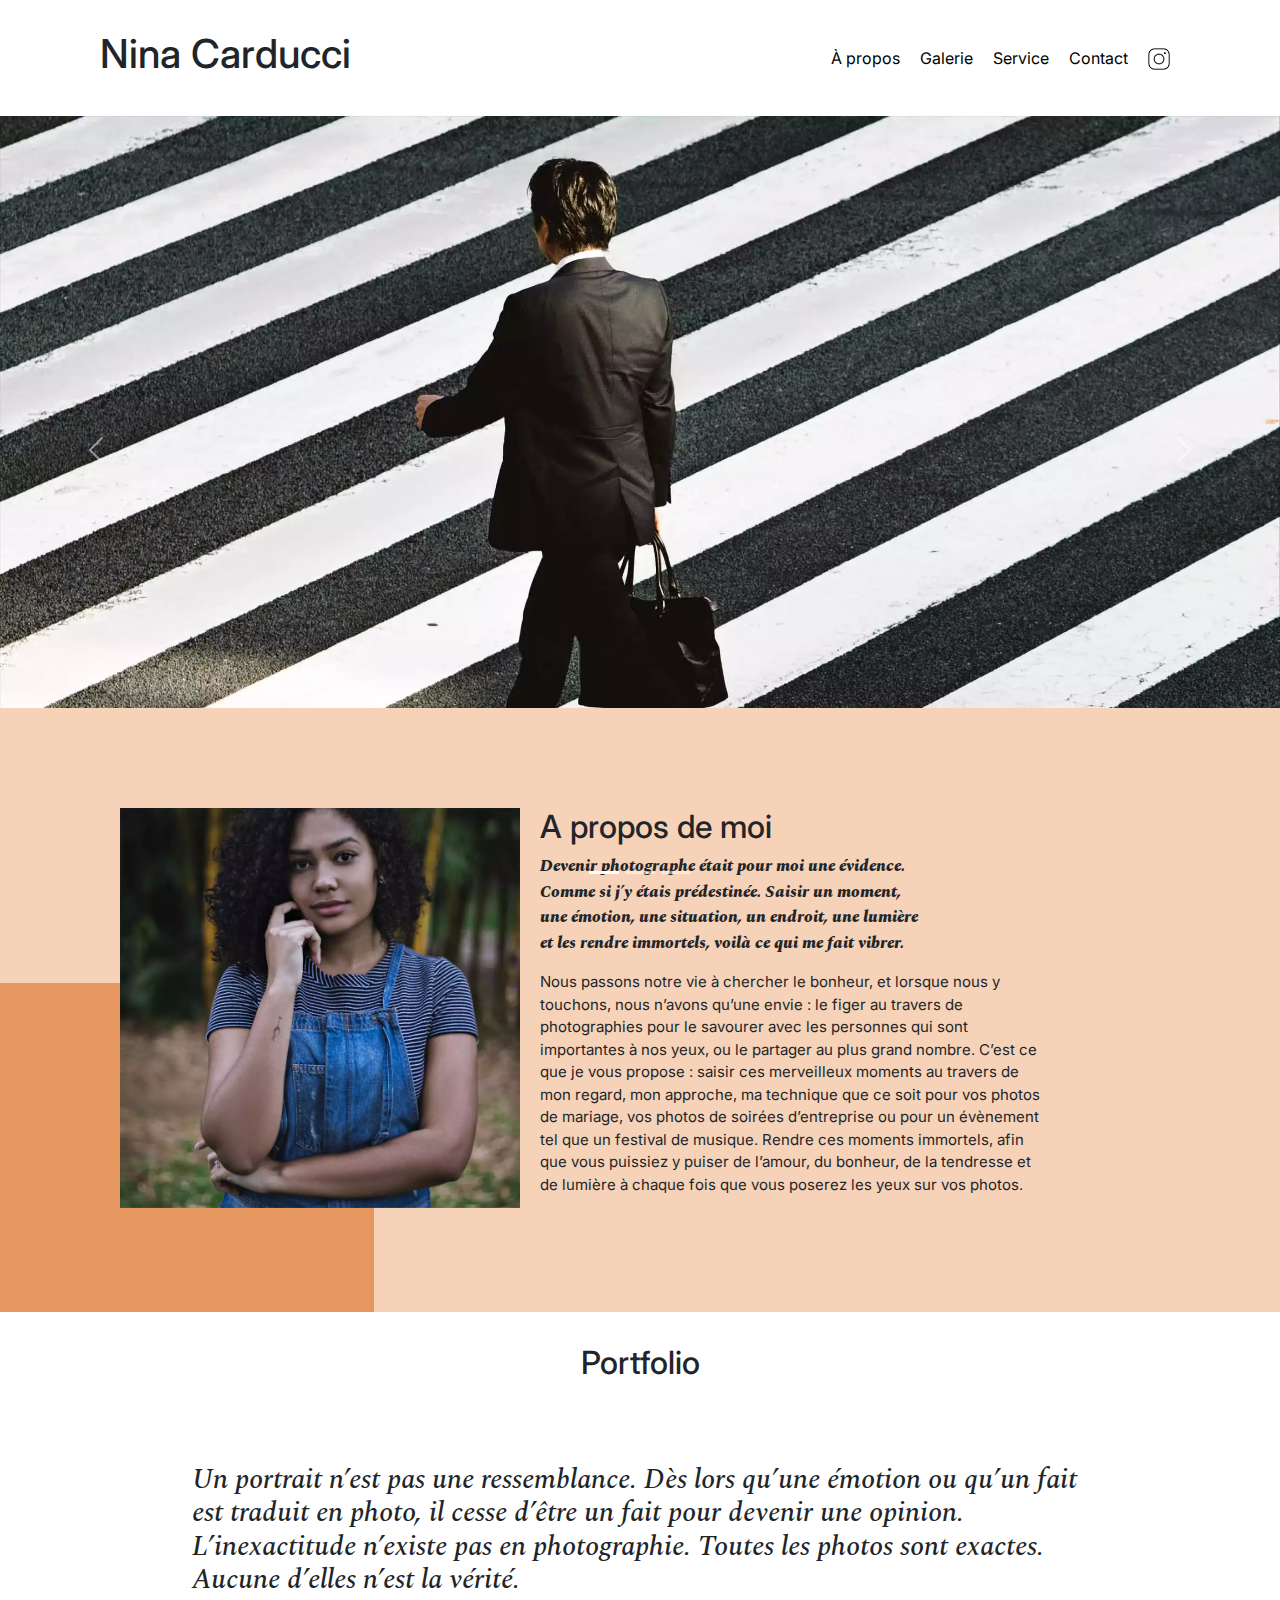
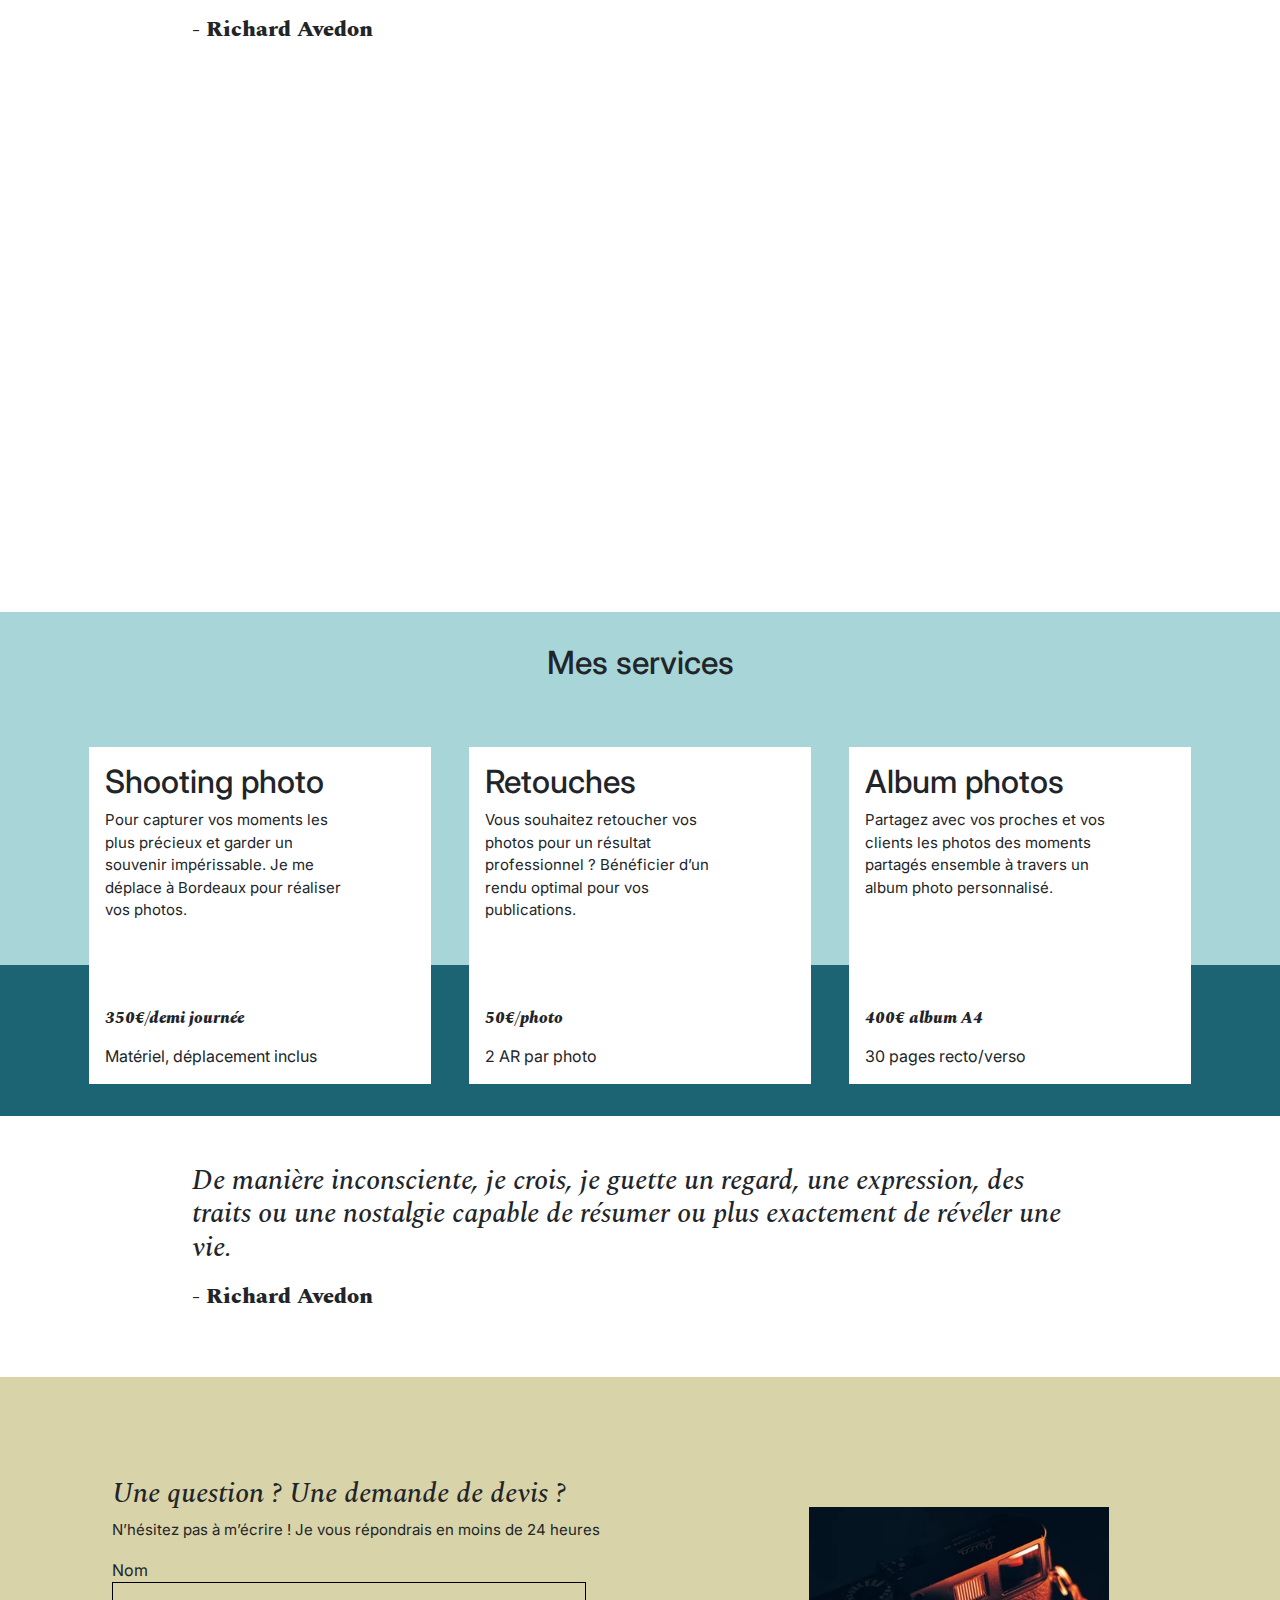
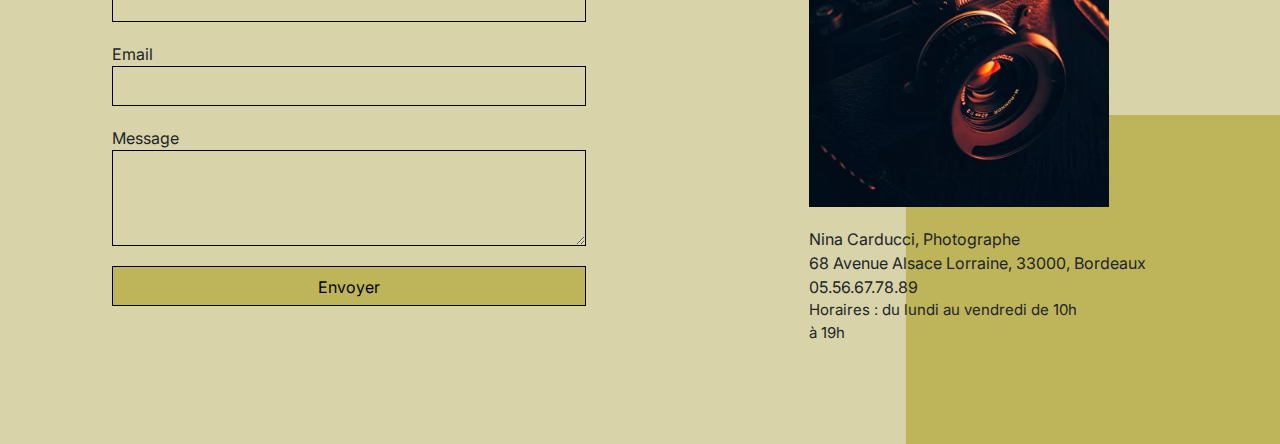
==== index.html @ 86151703 "address schema.org" ====
<!DOCTYPE html>
<html lang="fr" prefix="og: http://ogp.me/ns#">

<head>
	<meta charset="UTF-8">
	<meta name="viewport" content="width=device-width, initial-scale=1.0">
	<meta name="description"
		content="Nina Carducci, Photographe professionelle à Bordeaux et en île-de-France vous propose de saisir ces merveilleux moments d'une vie au travers de son regard et sa technique.">
	<title>Nina Carducci photographe à Bordeaux</title>
	<!-- Open Graph meta pour Facebook -->
	<meta property="og:title" content="Nina Carducci-Photographe" />
	<meta property="og:url" content="https://caroleplvlln.github.io/Nina_Carducci/" />
	<meta property="og:image" content="https://caroleplvlln.github.io/Nina_Carducci/images/image-fb.png" />
	<meta property="og:description"
		content="Photographe concert, mariage et entreprise. Mon travail : Saisir un moment, une émotion, une situation, un endroit, une lumière et les rendre immortels afin que vous puissiez y puiser de l’amour, du bonheur, de la tendresse et de lumière à chaque fois que vous poserez les yeux sur vos photos." />
	<meta property="og:site_name" content="Nina Carducci" />
	<meta property="og:type" content="website" />
	<!-- Card meta pour Twitter -->
	<meta name="twitter:card" content="summary_large_image" />
	<meta name="twitter:site" content="@nina_carducci">
	<meta name="twitter:title" content="Nina Carducci-Photographe" />
	<meta name="twitter:description"
		content="Photographe concert, mariage et entreprise. Mon travail : Saisir un moment, une émotion, une situation, un endroit, une lumière et les rendre immortels afin que vous puissiez y puiser de l’amour, du bonheur, de la tendresse et de lumière à chaque fois que vous poserez les yeux sur vos photos." />
	<!-- Twitter summary card avec image large de 280x150px -->
	<meta name="twitter:image:src" content="https://www.exemple.com/images/image-twitter.png" />
	<meta name="google-site-verification" content="lifHv2FJ7y_VmJ7axCkjv8VWswpDy9MJ-2OHqCfuxlM" />
	<link rel="stylesheet" href="./assets/style.css" type="text/css">
	<link rel="stylesheet" href="./assets/bootstrap/bootstrap.css" type="text/css">
	<link rel="preconnect" href="https://fonts.googleapis.com">
	<link rel="preconnect" href="https://fonts.gstatic.com" crossorigin>
	<link
		href="https://fonts.googleapis.com/css2?family=Inter&amp;family=Spectral:ital,wght@0,400;1,300;1,400;1,800&amp;display=swap"
		rel="stylesheet" type="text/css">
</head>

<body>
	<header>
		<h1>Nina Carducci</h1>
		<div class="nav">
			<ul>
				<li><a href="#about">À propos</a></li>
				<li><a href="#gallery">Galerie</a></li>
				<li><a href="#services">Service</a></li>
				<li><a href="#contact">Contact</a></li>
				<li><a class="social-link" href="https://www.instagram.com/ninacarducci.photo/?hl=fr"
						target="_blank"><img src="assets/images-originales/images/instagram.png"
							srcset="assets/images-originales/images/instagram.png 22w" width="22" alt="instagram"></a>
				</li>
			</ul>
		</div>
	</header>
	<section>

		<article id="carouselExampleIndicators" data-bs-ride="carousel">
			<div class="carousel-indicators">
				<button type="button" data-bs-target="#carouselExampleIndicators" data-bs-slide-to="0" class="active"
					aria-current="true" aria-label="Slide 1"></button>
				<button type="button" data-bs-target="#carouselExampleIndicators" data-bs-slide-to="1"
					aria-label="Slide 2"></button>
				<button type="button" data-bs-target="#carouselExampleIndicators" data-bs-slide-to="2"
					aria-label="Slide 3"></button>
			</div>
			<div class="carousel-inner">
				<div class="carousel-item active" itemscope itemtype="https://schema.org/ImageObject">
					<img itemprop="contentUrl" src="./assets/images-originales/images/slider/ryoji-iwata.webp"
						srcset="./assets/images-originales/images/slider/ryoji-iwata-380.webp 380w, ./assets/images-originales/images/slider/ryoji-iwata-680.webp 680w, ./assets/images-originales/images/slider/ryoji-iwata-1180.webp 1180w, ./assets/images-originales/images/slider/ryoji-iwata.webp 1920w"
						class="d-block w-100" alt="Homme qui traverse un passage piéton" sizes="100vw">
				</div>
				<div class="carousel-item" itemscope itemtype="https://schema.org/ImageObject">
					<img itemprop="contentUrl" src="./assets/images-originales/images/slider/nicholas-green.webp"
						srcset="./assets/images-originales/images/slider/nicholas-green-380.webp 380w, ./assets/images-originales/images/slider/nicholas-green-680.webp 680w, ./assets/images-originales/images/slider/nicholas-green-1180.webp 1180w, ./assets/images-originales/images/slider/nicholas-green.webp 1920w"
						class="d-block w-100" alt="Public lors d'un concert" sizes="100vw">
				</div>
				<div class="carousel-item" itemscope itemtype="https://schema.org/ImageObject">
					<img itemprop="contentUrl" src="./assets/images-originales/images/slider/edward-cisneros.webp"
						srcset="./assets/images-originales/images/slider/edward-cisneros-380.webp 380w, ./assets/images-originales/images/slider/edward-cisneros-680.webp 680w, ./assets/images-originales/images/slider/edward-cisneros-1180.webp 1180w, ./assets/images-originales/images/slider/edward-cisneros.webp 1920w"
						class="d-block w-100" alt="Couple de jeunes mariés qui s'embrassent" sizes="100vw">
				</div>
			</div>
			<button class="carousel-control-prev" type="button" data-bs-target="#carouselExampleIndicators"
				data-bs-slide="prev">
				<span class="carousel-control-prev-icon" aria-hidden="true"></span>
				<span class="visually-hidden">Previous</span>
			</button>
			<button class="carousel-control-next" type="button" data-bs-target="#carouselExampleIndicators"
				data-bs-slide="next">
				<span class="carousel-control-next-icon" aria-hidden="true"></span>
				<span class="visually-hidden">Next</span>
			</button>
		</article>
	</section>
	<section id="about">
		<div class="picture left">
			<div itemscope itemtype="https://schema.org/Person">
			<img itemprop="image" src="./assets/images-originales/images/nina.webp"
				srcset="./assets/images-originales/images/nina-380.webp 380w, ./assets/images-originales/images/nina-680.webp 680w, ./assets/images-originales/images/nina-1180.webp 1180w, ./assets/images-originales/images/nina.webp 1920w"
				alt="photo_portrait_nina" id="nina-portrait">
			</div>
		</div>
		<div id="about-me">
			<h2>A propos de moi</h2>
			<div class="intro">
				<p>Devenir photographe était pour moi une évidence. Comme si j’y étais prédestinée. Saisir un moment,
					une
					émotion, une situation, un endroit, une lumière et les rendre immortels, voilà ce qui me fait
					vibrer.
				</p>
			</div>
			<p>Nous passons notre vie à chercher le bonheur, et lorsque nous y touchons, nous n’avons qu’une envie : le
				figer au travers de photographies pour le savourer avec les personnes qui sont importantes à nos yeux,
				ou le partager au plus grand nombre.
				C’est ce que je vous propose : saisir ces merveilleux moments au travers de mon regard, mon approche, ma
				technique que ce soit pour vos photos de mariage, vos photos de soirées d’entreprise ou pour un
				évènement tel que un festival de musique. Rendre
				ces moments
				immortels, afin que vous puissiez y puiser de l’amour, du bonheur, de la
				tendresse et de lumière à chaque fois que vous poserez les yeux sur vos photos. </p>
		</div>
	</section>
	<section id="gallery">
		<h2 class="title">Portfolio</h2>
		<div class="container">
			<div class="gallery" style="display: none" itemscope itemtype="https://schema.org/ImageObject">
				<img data-gallery-tag="Concert" class="gallery-item"  itemprop="contentUrl"
					src="./assets/images-originales/images/gallery/concerts/aaron-paul.webp"
					srcset="./assets/images-originales/images/gallery/concerts/aaron-paul-380.webp 380w, ./assets/images-originales/images/gallery/concerts/aaron-paul-680.webp 680w, ./assets/images-originales/images/gallery/concerts/aaron-paul-1000.webp 1000w, ./assets/images-originales/images/gallery/concerts/aaron-paul-1180.webp 1180w, ./assets/images-originales/images/gallery/concerts/aaron-paul.webp 1920w"
					alt="Photo pendant le concert de AAron paul">
				<img data-gallery-tag="Entreprises" class="gallery-item"  itemprop="contentUrl"
					src="./assets/images-originales/images/gallery/entreprise/ali-morshedlou.webp"
					srcset="./assets/images-originales/images/gallery/entreprise/ali-morshedlou-380.webp 380w, ./assets/images-originales/images/gallery/entreprise/ali-morshedlou-680.webp 680w, ./assets/images-originales/images/gallery/entreprise/ali-morshedlou-1000.webp 1000w, ./assets/images-originales/images/gallery/entreprise/ali-morshedlou-1180.webp 1180w, ./assets/images-originales/images/gallery/entreprise/ali-morshedlou.webp 1920w"
					alt="Photo portrait de Ali Morshedlou">
				<img data-gallery-tag="Entreprises" class="gallery-item"  itemprop="contentUrl"
					src="./assets/images-originales/images/gallery/entreprise/jason-goodman.webp"
					srcset="./assets/images-originales/images/gallery/entreprise/jason-goodman-380.webp 380w, ./assets/images-originales/images/gallery/entreprise/jason-goodman-680.webp 680w, ./assets/images-originales/images/gallery/entreprise/jason-goodman-1000.webp 1000w, ./assets/images-originales/images/gallery/entreprise/jason-goodman-1180.webp 1180w, ./assets/images-originales/images/gallery/entreprise/jason-goodman.webp 1920w"
					alt="Photo portrait de Jason Goodman">
				<img data-gallery-tag="Mariages" class="gallery-item"  itemprop="contentUrl"
					src="./assets/images-originales/images/gallery/mariage/hannah-busing.webp"
					srcset="./assets/images-originales/images/gallery/mariage/hannah-busing-380.webp 380w, ./assets/images-originales/images/gallery/mariage/hannah-busing-680.webp 680w, ./assets/images-originales/images/gallery/mariage/hannah-busing-1000.webp 1000w, ./assets/images-originales/images/gallery/mariage/hannah-busing-1180.webp 1180w, ./assets/images-originales/images/gallery/mariage/hannah-busing.webp 1920w"
					alt="Photo de mains lors du mariage de hannah busing">
				<img data-gallery-tag="Portrait" class="gallery-item"  itemprop="contentUrl"
					src="./assets/images-originales/images/gallery/portraits/ade-tunji.webp"
					srcset="./assets/images-originales/images/gallery/portraits/ade-tunji-380.webp 380w, ./assets/images-originales/images/gallery/portraits/ade-tunji-680.webp 680w, ./assets/images-originales/images/gallery/portraits/ade-tunji-1000.webp 1000w, ./assets/images-originales/images/gallery/portraits/ade-tunji-1180.webp 1180w, ./assets/images-originales/images/gallery/portraits/ade-tunji.webp 1920w"
					alt="Photo portrait Ade Tunji">
				<img data-gallery-tag="Mariages" class="gallery-item"  itemprop="contentUrl"
					src="./assets/images-originales/images/gallery/mariage/jakob-owens.webp"
					srcset="./assets/images-originales/images/gallery/mariage/jakob-owens-380.webp 380w, ./assets/images-originales/images/gallery/mariage/jakob-owens-680.webp 680w, ./assets/images-originales/images/gallery/mariage/jakob-owens-1000.webp 1000w, ./assets/images-originales/images/gallery/mariage/jakob-owens-1180.webp 1180w,./assets/images-originales/images/gallery/mariage/jakob-owens.webp 1920w"
					alt="Photo de couple de mariés - Jakob Owens">
				<img data-gallery-tag="Portrait" class="gallery-item"  itemprop="contentUrl"
					src="./assets/images-originales/images/gallery/portraits/nino-van-prattenburg.webp"
					srcset="./assets/images-originales/images/gallery/portraits/nino-van-prattenburg-380.webp 380w, ./assets/images-originales/images/gallery/portraits/nino-van-prattenburg-680.webp 680w, ./assets/images-originales/images/gallery/portraits/nino-van-prattenburg-1000.webp 1000w, ./assets/images-originales/images/gallery/portraits/nino-van-prattenburg-1180.webp 1180w, ./assets/images-originales/images/gallery/portraits/nino-van-prattenburg.webp 1920w"
					alt="Photo portrait Nino Van Prattenburg">
				<img data-gallery-tag="Concert" class="gallery-item"  itemprop="contentUrl"
					src="./assets/images-originales/images/gallery/concerts/austin-neill.webp"
					srcset="./assets/images-originales/images/gallery/concerts/austin-neill-380.webp 380w, ./assets/images-originales/images/gallery/concerts/austin-neill-680.webp 680w, ./assets/images-originales/images/gallery/concerts/austin-neill-1000.webp 1000w, ./assets/images-originales/images/gallery/concerts/austin-neill-1180.webp 1180w, ./assets/images-originales/images/gallery/concerts/austin-neill.webp 1920w"
					alt="Photo du chanteur Austin Neill durant un concert">
				<img data-gallery-tag="Entreprises" class="gallery-item"  itemprop="contentUrl"
					src="./assets/images-originales/images/gallery/entreprise/mateus-campos-felipe.webp"
					srcset="./assets/images-originales/images/gallery/entreprise/mateus-campos-felipe-380.webp 380w, ./assets/images-originales/images/gallery/entreprise/jason-goodman-680.webp 680w, ./assets/images-originales/images/gallery/entreprise/jason-goodman-1000.webp 1000w, ./assets/images-originales/images/gallery/entreprise/mateus-campos-felipe-1180.webp 1180w, ./assets/images-originales/images/gallery/entreprise/mateus-campos-felipe.webp 1920w"
					alt="Photo de Mateus Campos Felipe">

			</div>
		</div>

		<div class="quote">
			<figure>
				<blockquote>
					<h3>Un portrait n’est pas une ressemblance. Dès lors qu’une émotion ou qu’un fait est traduit en
						photo, il cesse d’être un fait pour devenir une opinion. L’inexactitude n’existe pas en
						photographie. Toutes les photos sont exactes. Aucune d’elles n’est la vérité.</h3>
				</blockquote>
				<figcaption class="quote_author">- Richard Avedon</figcaption>
			</figure>
		</div>
	</section>
	<section id="services">
		<h2 class="title">Mes services</h2>
		<div class="container">
			<div class="service">
				<div class="service_description">
					<h2>Shooting photo</h2>
					<p>Pour capturer vos moments les plus précieux et garder un souvenir impérissable. Je me déplace à
						Bordeaux pour réaliser vos photos.</p>
				</div>
				<div class="tarifs">
					<h3>350€/demi journée</h3>
					<span>Matériel, déplacement inclus</span>
				</div>

			</div>
			<div class="service">
				<div class="service_description">
					<h2>Retouches</h2>
					<p>Vous souhaitez retoucher vos photos pour un résultat professionnel ? Bénéficier d’un rendu
						optimal pour vos publications.</p>
				</div>
				<div class="tarifs">
					<h3>50€/photo</h3>
					<span>2 AR par photo</span>
				</div>
			</div>
			<div class="service">
				<div class="service_description">
					<h2>Album photos</h2>
					<p>Partagez avec vos proches et vos clients les photos des moments partagés ensemble à travers un
						album photo personnalisé.</p>
				</div>
				<div class="tarifs">
					<h3>400€ album A4</h3>
					<span>30 pages recto/verso</span>
				</div>
			</div>
		</div>
	</section>
	<div class="quote">
		<figure>
			<blockquote>
				<h3>De manière inconsciente, je crois, je guette un regard, une expression, des traits ou une nostalgie
					capable de résumer ou plus exactement de révéler une vie.</h3>
			</blockquote>
			<figcaption class="quote_author">- Richard Avedon</figcaption>
		</figure>
	</div>
	<footer id="contact">
		<div class="container">
			<div class="form-container">
				<h3>Une question ? Une demande de devis ?</h3>
				<p> N’hésitez pas à m’écrire ! Je vous répondrais en moins de 24 heures</p>
				<form action="" method="post">
					<label for="nom">Nom</label>
					<input type="text" name="nom" id="nom">
					<label for="email">Email</label>
					<input type="email" name="email" id="email">
					<label for="message">Message</label>
					<textarea name="message" id="message" cols="30" rows="10"></textarea>
					<input type="submit" value="Envoyer">
			</div>
			<div class="picture right contact">
				<img src="./assets/images-originales/images/camera.webp"
					srcset="./assets/images-originales/images/camera-380.webp, ./assets/images-originales/images/camera-680.webp, ./assets/images-originales/images/camera-1180.webp, ./assets/images-originales/images/camera.webp"
					alt="photo-camera" width="300">
				<div class="contact-adress">
					<div itemscope itemtype="https://schema.org/Person">
						<span itemprop="name">Nina Carducci,</span>
						<span itemprop="jobTitle">Photographe</span>
						<div itemprop="address" itemscope itemtype="https://schema.org/PostalAddress">
							<span itemprop="streetAddress">68 Avenue Alsace Lorraine</span>,
							<span itemprop="postalCode">33000, Bordeaux</span>
						</div>
							<span itemprop="telephone">05.56.67.78.89</span>
						<p>Horaires : du lundi au vendredi de 10h à 19h</p>
					</div>
				</div>
			</div>
	</footer>
	<script src="./assets/bootstrap/bootstrap.bundle.js"></script>
	<script src="https://code.jquery.com/jquery-3.4.1.min.js"
		integrity="sha256-CSXorXvZcTkaix6Yvo6HppcZGetbYMGWSFlBw8HfCJo=" crossorigin="anonymous"></script>
	<script src="./assets/maugallery.js"></script>
	<script src="./assets/scripts.js"></script>
</body>

</html>
---- assets/style.css ----
body {
	max-width: 1920px;
	margin: auto;
}

* {
	font-family: 'Inter';
	font-style: normal;
}

header {
	background-color: white;
	position: sticky;
	top: 0;
	z-index: 1000;
	display: flex;
	justify-content: space-between;
	padding-inline: 100px;
	padding-block: 30px;
	align-items: center;
}

h1 {
	font-size: 26px;
}

h2 {
	margin-top: 1em;
	margin-bottom: 60px;
	font-size: 30px;
}

h3 {
	font-size: 30px;
	font-family: Spectral;
	font-style: italic;
	font-weight: 300;
}

h4 {
	font-family: 'Spectral';
	font-weight: 800;
	font-style: italic;
	width: 60%;
	font-size: 17px;
	margin-bottom: 15px;
}

p {
	width: 80%;
	font-size: 15px;
}

.nav :hover{
	cursor: pointer;
}

.nav ul {
	display: flex;
	list-style-type: none;
	font-size: 16px;
	margin-bottom: 0;
}

.nav li {
	padding-inline: 10px;
}

.nav a {
	text-decoration: none;
	color: #000
}

.nav :hover{
	text-decoration: none;
	color: #BEB45A;
}

.social-link img {
	width: 22px;
}


#about {
	display: flex;
	background-color: #F6D2B8;
	padding-inline: 100px;
	padding-block: 100px;
	position: relative;
}

.picture.left img{
	width: 400px;
	height: 400px;
}

.picture.left::before {
	content: ' ';
	background-color: #E5975F;
	width: 374px;
	height: 329px;
	position: absolute;
	bottom: 0;
	left: 0;
	z-index: -1;
}


.picture {
	flex: 1;
	margin: 0 20px;
	z-index: 0;
}

#about-me {
	flex: 2
}

#gallery {
	min-height: 100vh;
}

.title {
	text-align: center;
	padding-block: 1em;
	margin-bottom: 0px;
}
.gallery{
	width: 100%;
	
}

.gallery .nav {
	justify-content: center;
}

.nav-pills .nav-link.active,
.nav-pills .show>.nav-link {

	border-radius: 0;
}


.nav-pills .nav-link {
	color: #000
}

.nav-pills .nav-link {
	cursor: pointer;
	color: #000;
}

.item-column {
	position: relative;
	margin-bottom: 0 !important;
	padding: 0;
}

.item-column::after {
	content: "";
	display: block;
	padding-bottom: 100%;

}
.container{
	max-width: 1920px;
}

.gallery-item {
	position: absolute;
	width: 100%;
	height: 100%;
	object-fit: cover;
	padding: .5em;
}


.mg-prev,
.mg-next {
	width: 30px;
	height: 30px;
	border-radius: 00%;
	justify-content: center;
	align-items: center;
	display: flex;
	font-size: 24px;
}

.quote {
	font-family: 'Spectral';
	font-style: italic;
	width: 70%;
	margin: auto;
	padding-block: 3em;
}

.quote_author {
	font-family: Spectral;
	font-weight: 800;
	font-size: 22px;
}

#services {
	margin: auto;
	background-color: #A8D5D8;
	position: relative;
}

#services .container::before {
	content: ' ';
	background-color: #1C6474;
	position: absolute;
	width: 100%;
	height: 30%;
	bottom: 0;
	left: 0;
	z-index: 0;
}

#services .container {
	justify-content: space-between;
	display: flex;
	padding: 2em 0;
}

.service h3 {
	margin-bottom: 20px;
	margin-top: 10px
}

.tarifs h3, .intro p {
	font-family: 'Spectral';
	font-weight: 800;
	font-style: italic;
	width: 60%;
	font-size: 17px;
	margin-bottom: 15px;
}

.service {
	background-color: white;
	max-width: 390px;
	width: 30%;
	height: 337px;
	padding: 1em;
	display: flex;
	flex-direction: column;
	justify-content: space-between;
	z-index: 1;
	margin-right: auto;
	margin-left: auto;
}

#contact {
	margin: auto;
	background-color: #D8D3A8;
	position: relative;
	padding-inline: 100px;
	padding-block: 100px;
}

#contact .container {
	display: flex;
}

.picture.right::before {
	content: ' ';
	background-color: #BEB45A;
	width: 374px;
	height: 329px;
	position: absolute;
	bottom: 0;
	right: 0;
	z-index: -1;
}

.picture.right img{
	width: 300px;
	height: 300px;
	margin-bottom: 20px;
}

.form-container {
	flex: 2;

}

form {
	display: flex;
	flex-direction: column;
	width: 70%;
	align-items: flex-start;
}

form input {
	width: 100%;
	background-color: transparent;
	border: solid 1px;
	height: 2.5em;
	margin-bottom: 20px;
}

form textarea {
	width: 100%;
	background-color: transparent;
	border: solid 1px;
	height: 5em;
	line-height: 2.5em;
	font-size: 1.2em;
	margin-bottom: 20px;
}

input[type="submit"] {
	background-color: #BEB45A;
	padding: .5em 1em
}

.contact{
	margin-top: 30px;
}

.titre-contact {
	font-family: 'Spectral';
	font-weight: 800;
	font-style: italic;
	width: 60%;
	font-size: 19px;
}

.picture.right h3{
	font-weight: 800;
	font-size: 18px;
	margin-bottom: 0px;
}
.contact p {
	margin-bottom: 0px;;
}



@media screen and (max-width: 1180px) {
	.picture {
		flex: 2;
	}


	#about,
	#contact .container {
		align-items: center;
	}

	.about-me h3 {
		margin-top: 0;
		margin-bottom: 1em;
	}

	#about-me h5,
	#about-me p {
		width: 100%;
	}
}

@media screen and (max-width: 1000px) {
	#about {
		flex-direction: column;
	}

	.picture {
		width: 50%;
	}

	.picture.left img{
		width: 400px;
		margin-bottom: 15px;
	}

	.picture.left::before {
		width: 100%;
		height: 30%;
		position: absolute;
		bottom: auto;
		top: 0;
		left: 0;
		z-index: -1;
	}

	.about-me h3 {
		text-align: center;
		margin-top: 1em;
	}

	#services .container {
		flex-direction: column;
	}

	.service {
		width: 100%;
		max-width: 100%;
		height: auto;
		margin: 2em 0
	}

	.service_description {
		margin-bottom: 1em;
	}

	#services .container::before {
		width: 30%;
		height: 100%;
		bottom: 0;
		right: 0;
		left: auto;
		z-index: 0;
	}

	#contact .container {
		flex-direction: column;
	}

	#contact .picture.right {
		margin-top: 1em;
	}

	.picture.right::before {
		width: 100%;
		height: 30%;
		position: absolute;
		bottom: 0;
		right: 0;
		z-index: -1;
	}
	
}

@media screen and (max-width: 650px) {
	.top-header {
		flex-direction: column;
		padding-inline: 0;
	}

	.top-header .nav,
	.top-header .nav ul {
		width: 100%;
		padding: 0 0 0 0;
	}

	.top-header .nav li {
		flex: 1;
		padding-block: 1em;
		text-align: center;
	}

	#carouselExampleIndicator{
		margin-bottom: 500px;
	}


	.picture.left img{
		width: 400px;
	}

	.picture.left {
		width: auto;
	}

	.picture.left::before,
	.picture.right::before {
		height: 150px;
	}

	.picture.right{
		width: auto;
	}

	.service {
		max-width: 90%;
	}

	#about,
	#contact {
		padding-inline: 2em;
		padding-block: 2em;
	}

	form {
		width: 100%;
	}

	.picture {
		width: 80%;
	}

	.gallery-item{
		width : 100%;
	}

	.img-fluid{
		width: 90%;
	}

	.item-column{
		justify-content: center;
		justify-items: center;
	}

	.service {
margin-left: 15px;
	}
}
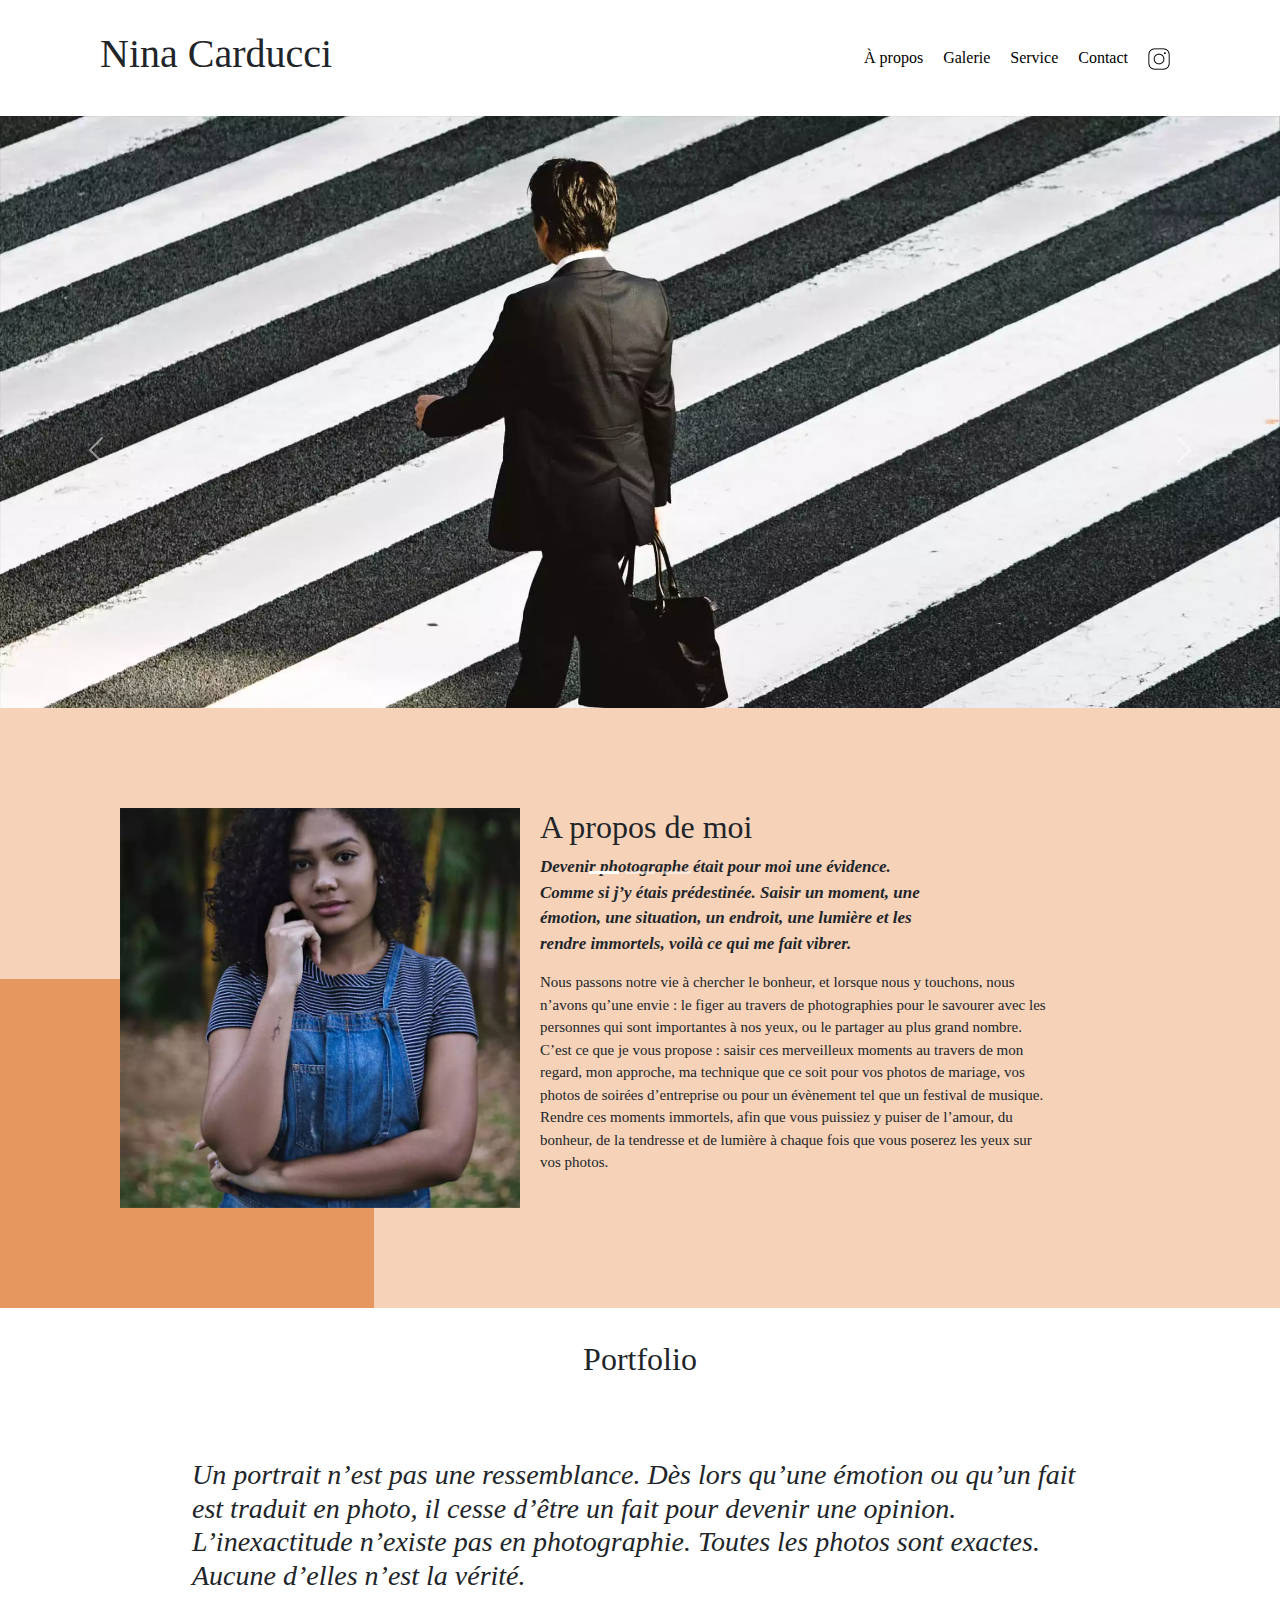
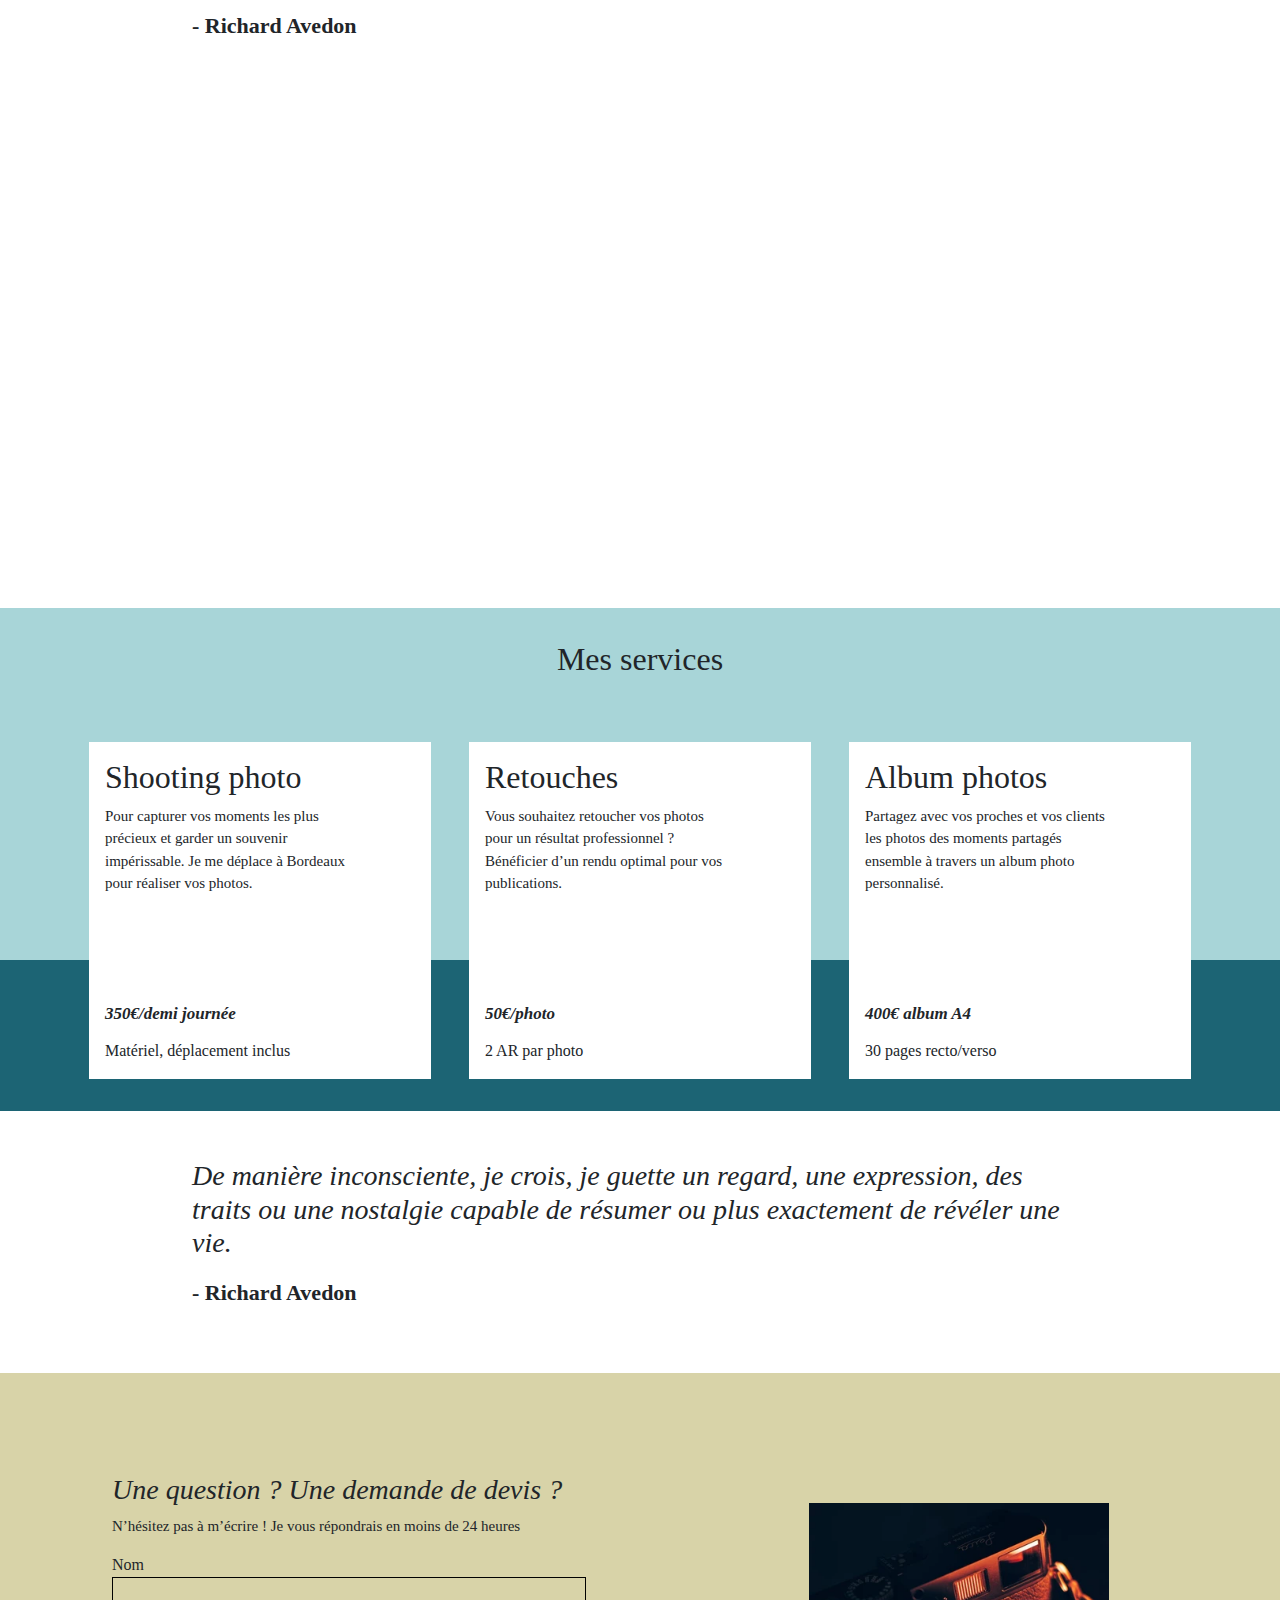
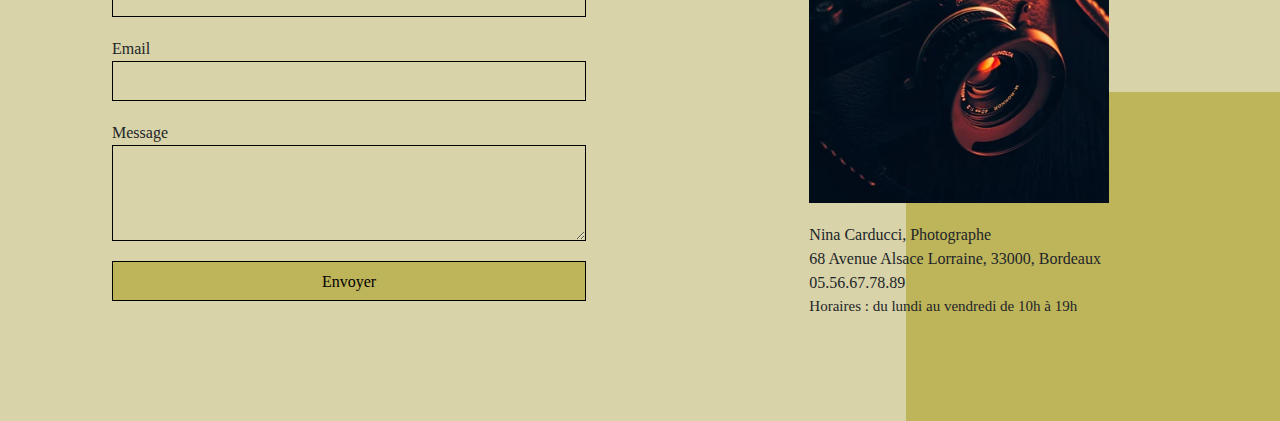
==== commit 0ae3ccf4: "script schema.org" ====
--- a/index.html
+++ b/index.html
@@ -28,9 +28,54 @@
 	<link rel="stylesheet" href="./assets/bootstrap/bootstrap.css" type="text/css">
 	<link rel="preconnect" href="https://fonts.googleapis.com">
 	<link rel="preconnect" href="https://fonts.gstatic.com" crossorigin>
-	<link
-		href="https://fonts.googleapis.com/css2?family=Inter&amp;family=Spectral:ital,wght@0,400;1,300;1,400;1,800&amp;display=swap"
-		rel="stylesheet" type="text/css">
+	<script type="application/ld+json">
+		{
+		  "@context": "https://schema.org",
+		  "@type": "person",
+		  "name": "Nina Carducci",
+		  "jobTitle": "Photographe",
+		  "url": "https://caroleplvlln.github.io/Nina_Carducci/",
+		  
+		  "address": {
+			"@type": "PostalAddress",
+			"streetAddress": "68 avenue Alsace-Lorraine",
+			"addressLocality": "Bordeaux",
+			"addressRegion": "Gironde",
+			"postalCode": "33200",
+			"addressCountry": "France"
+			},
+		  "email": "ninacarducci@caroleplvlln.github.io",
+		  "telephone": "0556677889",
+		  "birthDate": "1995-01-01",
+
+		  "itemListElement": [
+			{
+				"@type": "ListItem",
+				"position": 1,
+				"item": {
+					"@type": "Article",
+					"headline": "Shooting photo"
+				}
+			},
+			{
+				"@type": "ListItem",
+				"position": 2,
+				"item": {
+					"@type": "Article",
+					"headline": "Retouches"
+				}
+			},
+			{
+				"@type": "ListItem",
+				"position": 3,
+				"item": {
+					"@type": "Article",
+					"headline": "Album photos"
+				}
+			}
+		  ]
+		}
+	</script>
 </head>
 
 <body>
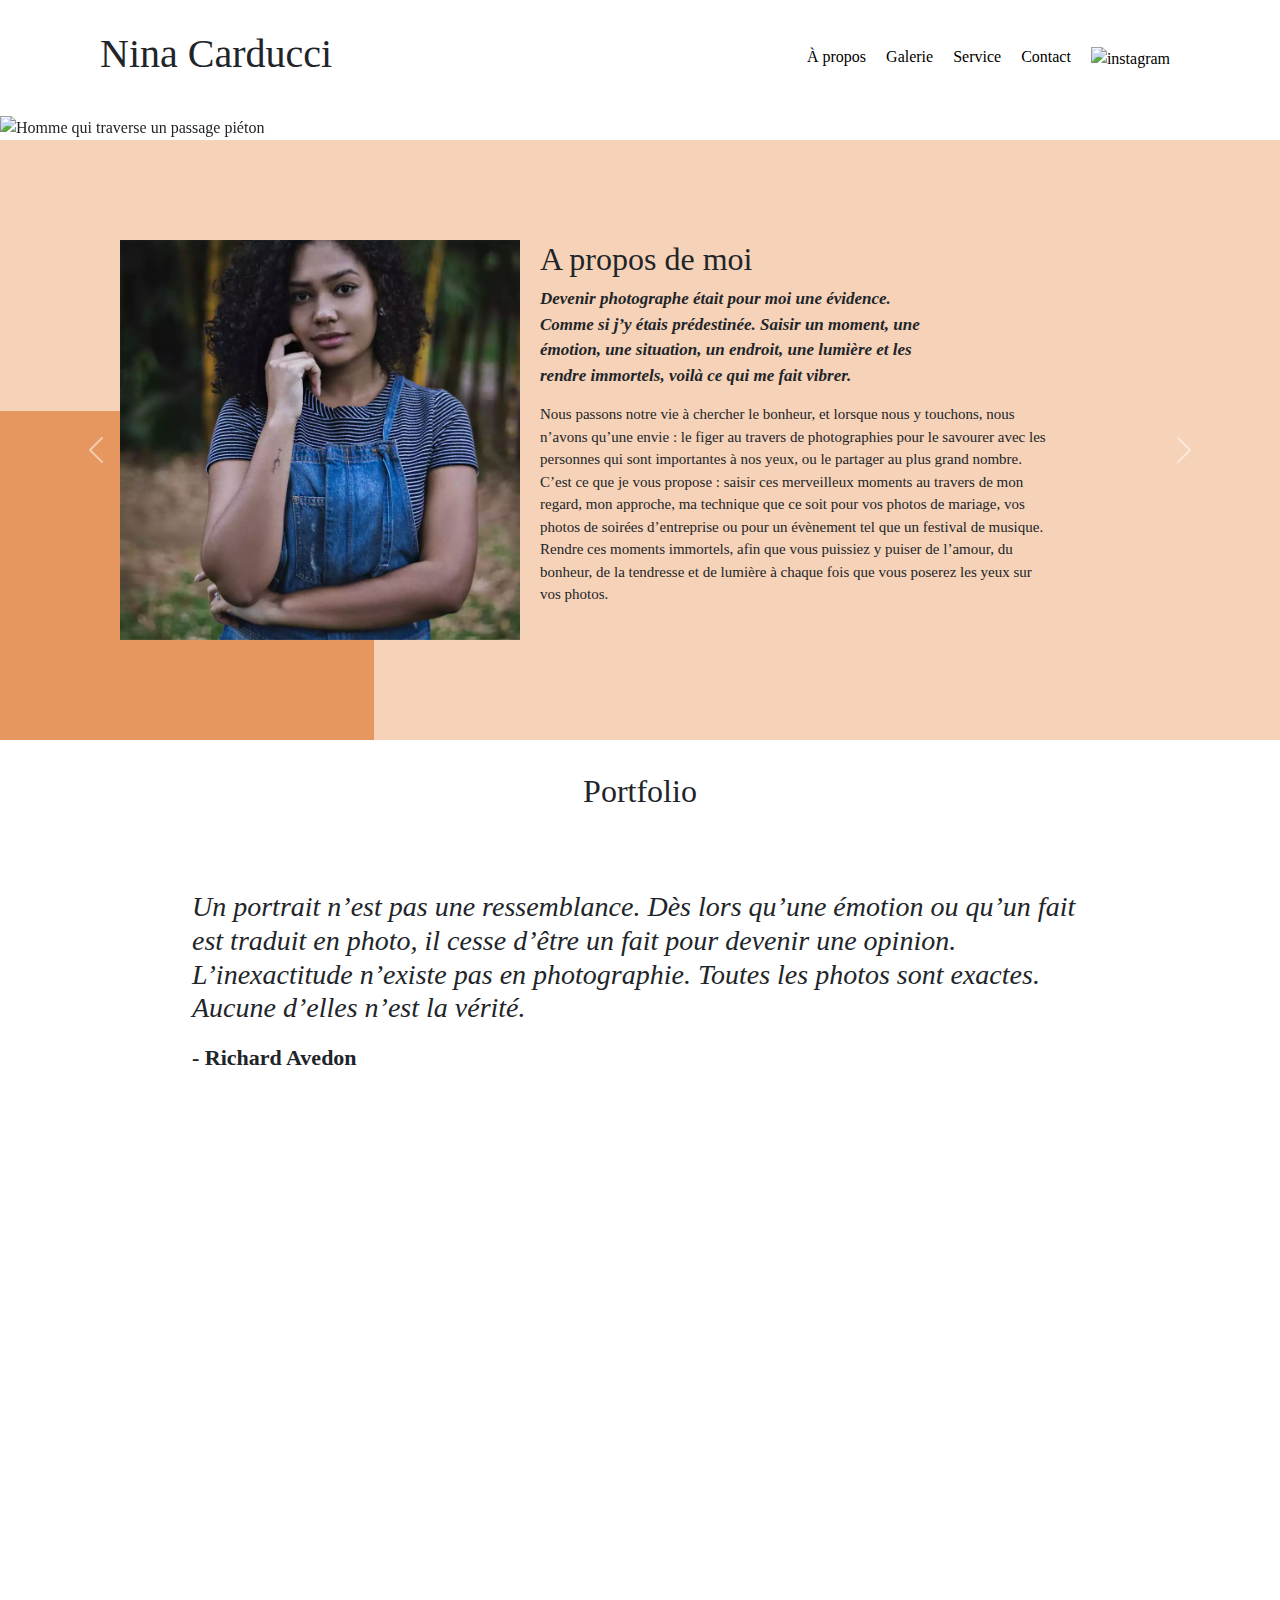
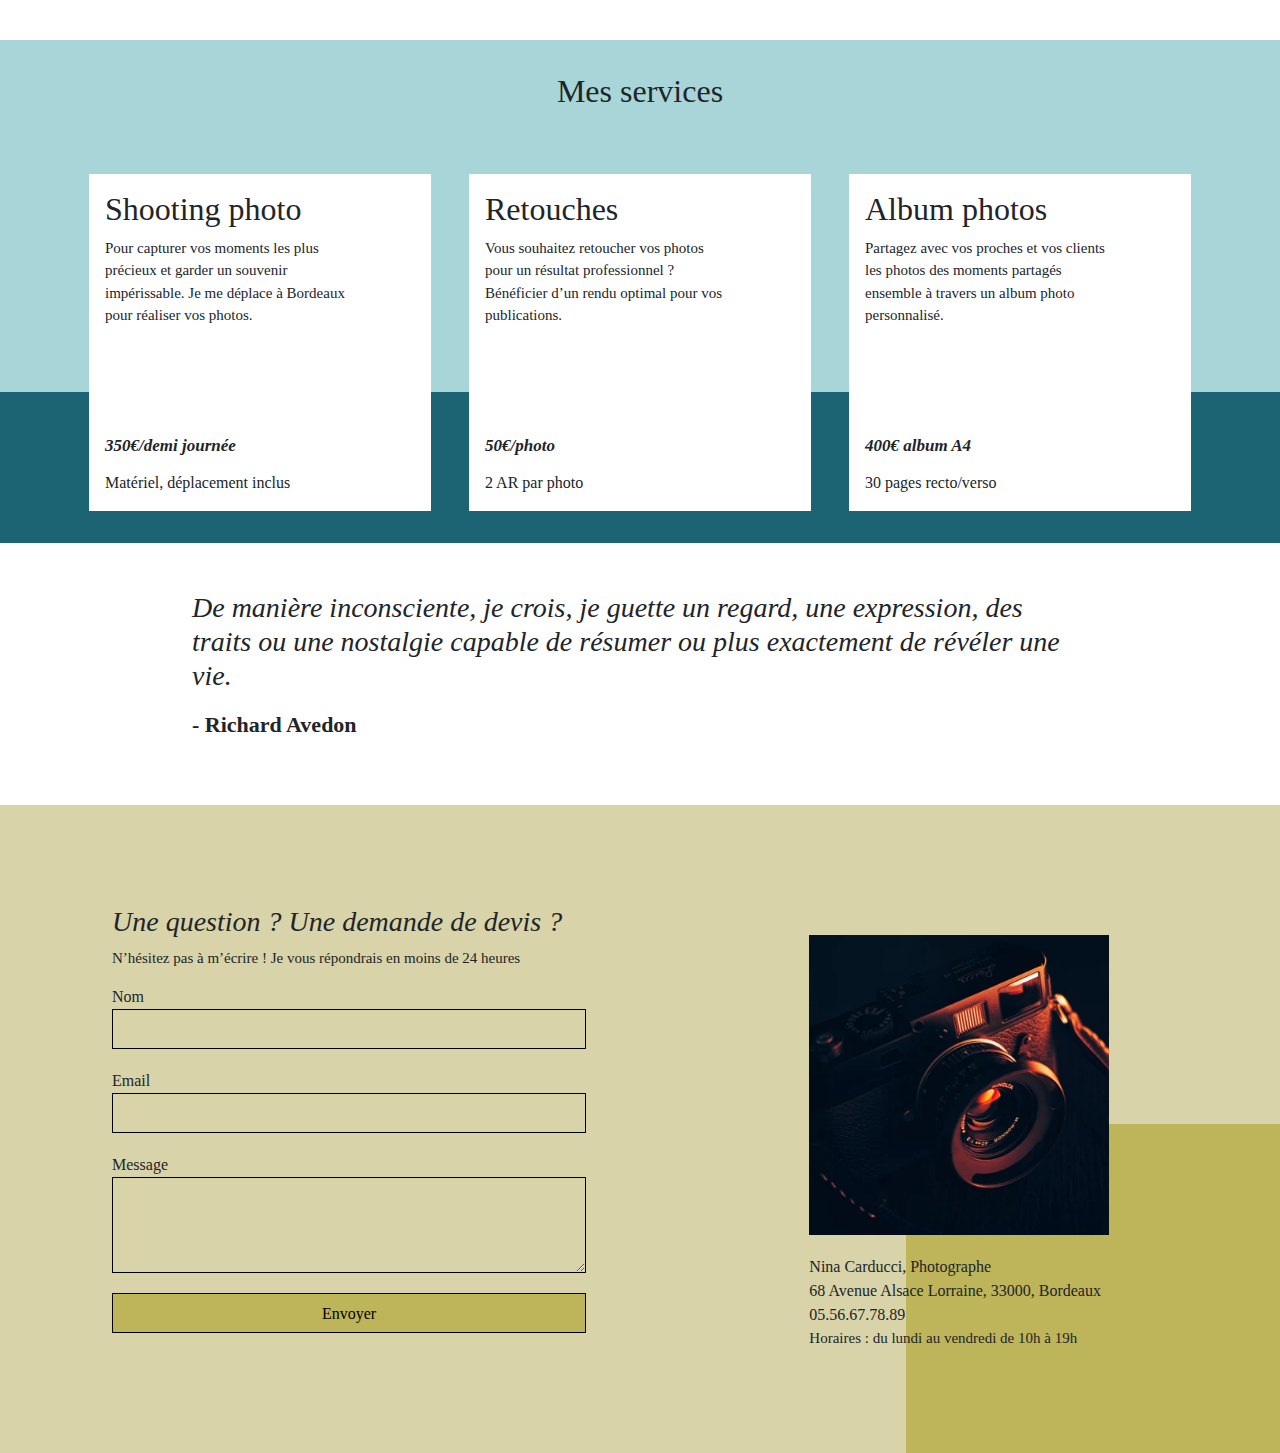
==== commit 8c8ddafd: "changement chemin images" ====
--- a/index.html
+++ b/index.html
@@ -107,18 +107,18 @@
 			</div>
 			<div class="carousel-inner">
 				<div class="carousel-item active" itemscope itemtype="https://schema.org/ImageObject">
-					<img itemprop="contentUrl" src="./assets/images-originales/images/slider/ryoji-iwata.webp"
+					<img itemprop="contentUrl" src="./assets/images/slider/ryoji-iwata.webp"
 						srcset="./assets/images-originales/images/slider/ryoji-iwata-380.webp 380w, ./assets/images-originales/images/slider/ryoji-iwata-680.webp 680w, ./assets/images-originales/images/slider/ryoji-iwata-1180.webp 1180w, ./assets/images-originales/images/slider/ryoji-iwata.webp 1920w"
 						class="d-block w-100" alt="Homme qui traverse un passage piéton" sizes="100vw">
 				</div>
 				<div class="carousel-item" itemscope itemtype="https://schema.org/ImageObject">
-					<img itemprop="contentUrl" src="./assets/images-originales/images/slider/nicholas-green.webp"
-						srcset="./assets/images-originales/images/slider/nicholas-green-380.webp 380w, ./assets/images-originales/images/slider/nicholas-green-680.webp 680w, ./assets/images-originales/images/slider/nicholas-green-1180.webp 1180w, ./assets/images-originales/images/slider/nicholas-green.webp 1920w"
+					<img itemprop="contentUrl" src="./assets/images/slider/nicholas-green.webp"
+						srcset="./assets/images/slider/nicholas-green-380.webp 380w, ./assets/images/slider/nicholas-green-680.webp 680w, ./assets/images/slider/nicholas-green-1180.webp 1180w, ./assets/images/slider/nicholas-green.webp 1920w"
 						class="d-block w-100" alt="Public lors d'un concert" sizes="100vw">
 				</div>
 				<div class="carousel-item" itemscope itemtype="https://schema.org/ImageObject">
-					<img itemprop="contentUrl" src="./assets/images-originales/images/slider/edward-cisneros.webp"
-						srcset="./assets/images-originales/images/slider/edward-cisneros-380.webp 380w, ./assets/images-originales/images/slider/edward-cisneros-680.webp 680w, ./assets/images-originales/images/slider/edward-cisneros-1180.webp 1180w, ./assets/images-originales/images/slider/edward-cisneros.webp 1920w"
+					<img itemprop="contentUrl" src="./assets/images/slider/edward-cisneros.webp"
+						srcset="./assets/images/slider/edward-cisneros-380.webp 380w, ./assets/images/slider/edward-cisneros-680.webp 680w, ./assets/images/slider/edward-cisneros-1180.webp 1180w, ./assets/images/slider/edward-cisneros.webp 1920w"
 						class="d-block w-100" alt="Couple de jeunes mariés qui s'embrassent" sizes="100vw">
 				</div>
 			</div>
@@ -137,8 +137,8 @@
 	<section id="about">
 		<div class="picture left">
 			<div itemscope itemtype="https://schema.org/Person">
-			<img itemprop="image" src="./assets/images-originales/images/nina.webp"
-				srcset="./assets/images-originales/images/nina-380.webp 380w, ./assets/images-originales/images/nina-680.webp 680w, ./assets/images-originales/images/nina-1180.webp 1180w, ./assets/images-originales/images/nina.webp 1920w"
+			<img itemprop="image" src="./assets/images/nina.webp"
+				srcset="./assets/images/nina-380.webp 380w, ./assets/images/nina-680.webp 680w, ./assets/images/nina-1180.webp 1180w, ./assets/images/nina.webp 1920w"
 				alt="photo_portrait_nina" id="nina-portrait">
 			</div>
 		</div>
@@ -167,40 +167,40 @@
 		<div class="container">
 			<div class="gallery" style="display: none" itemscope itemtype="https://schema.org/ImageObject">
 				<img data-gallery-tag="Concert" class="gallery-item"  itemprop="contentUrl"
-					src="./assets/images-originales/images/gallery/concerts/aaron-paul.webp"
-					srcset="./assets/images-originales/images/gallery/concerts/aaron-paul-380.webp 380w, ./assets/images-originales/images/gallery/concerts/aaron-paul-680.webp 680w, ./assets/images-originales/images/gallery/concerts/aaron-paul-1000.webp 1000w, ./assets/images-originales/images/gallery/concerts/aaron-paul-1180.webp 1180w, ./assets/images-originales/images/gallery/concerts/aaron-paul.webp 1920w"
+					src="./assets/images/gallery/concerts/aaron-paul.webp"
+					srcset="./assets/images/gallery/concerts/aaron-paul-380.webp 380w, ./assets/images/gallery/concerts/aaron-paul-680.webp 680w, ./assets/images/gallery/concerts/aaron-paul-1000.webp 1000w, ./assets/images/gallery/concerts/aaron-paul-1180.webp 1180w, ./assets/images/gallery/concerts/aaron-paul.webp 1920w"
 					alt="Photo pendant le concert de AAron paul">
 				<img data-gallery-tag="Entreprises" class="gallery-item"  itemprop="contentUrl"
-					src="./assets/images-originales/images/gallery/entreprise/ali-morshedlou.webp"
-					srcset="./assets/images-originales/images/gallery/entreprise/ali-morshedlou-380.webp 380w, ./assets/images-originales/images/gallery/entreprise/ali-morshedlou-680.webp 680w, ./assets/images-originales/images/gallery/entreprise/ali-morshedlou-1000.webp 1000w, ./assets/images-originales/images/gallery/entreprise/ali-morshedlou-1180.webp 1180w, ./assets/images-originales/images/gallery/entreprise/ali-morshedlou.webp 1920w"
+					src="./assets/images/gallery/entreprise/ali-morshedlou.webp"
+					srcset="./assets/images/gallery/entreprise/ali-morshedlou-380.webp 380w, ./assets/images/gallery/entreprise/ali-morshedlou-680.webp 680w, ./assets/images/gallery/entreprise/ali-morshedlou-1000.webp 1000w, ./assets/images/gallery/entreprise/ali-morshedlou-1180.webp 1180w, ./assets/images/gallery/entreprise/ali-morshedlou.webp 1920w"
 					alt="Photo portrait de Ali Morshedlou">
 				<img data-gallery-tag="Entreprises" class="gallery-item"  itemprop="contentUrl"
-					src="./assets/images-originales/images/gallery/entreprise/jason-goodman.webp"
-					srcset="./assets/images-originales/images/gallery/entreprise/jason-goodman-380.webp 380w, ./assets/images-originales/images/gallery/entreprise/jason-goodman-680.webp 680w, ./assets/images-originales/images/gallery/entreprise/jason-goodman-1000.webp 1000w, ./assets/images-originales/images/gallery/entreprise/jason-goodman-1180.webp 1180w, ./assets/images-originales/images/gallery/entreprise/jason-goodman.webp 1920w"
+					src="./assets/images/"
+					srcset="./assets/images/gallery/entreprise/jason-goodman-380.webp 380w, ./assets/images/gallery/entreprise/jason-goodman-680.webp 680w, ./assets/images/gallery/entreprise/jason-goodman-1000.webp 1000w, ./assets/images/gallery/entreprise/jason-goodman-1180.webp 1180w, ./assets/images/gallery/entreprise/jason-goodman.webp 1920w"
 					alt="Photo portrait de Jason Goodman">
 				<img data-gallery-tag="Mariages" class="gallery-item"  itemprop="contentUrl"
-					src="./assets/images-originales/images/gallery/mariage/hannah-busing.webp"
-					srcset="./assets/images-originales/images/gallery/mariage/hannah-busing-380.webp 380w, ./assets/images-originales/images/gallery/mariage/hannah-busing-680.webp 680w, ./assets/images-originales/images/gallery/mariage/hannah-busing-1000.webp 1000w, ./assets/images-originales/images/gallery/mariage/hannah-busing-1180.webp 1180w, ./assets/images-originales/images/gallery/mariage/hannah-busing.webp 1920w"
+					src="./assets/images/gallery/mariage/hannah-busing.webp"
+					srcset="./assets/images/gallery/mariage/hannah-busing-380.webp 380w, ./assets/images/gallery/mariage/hannah-busing-680.webp 680w, ./assets/images/gallery/mariage/hannah-busing-1000.webp 1000w, ./assets/images/gallery/mariage/hannah-busing-1180.webp 1180w, ./assets/images/gallery/mariage/hannah-busing.webp 1920w"
 					alt="Photo de mains lors du mariage de hannah busing">
 				<img data-gallery-tag="Portrait" class="gallery-item"  itemprop="contentUrl"
-					src="./assets/images-originales/images/gallery/portraits/ade-tunji.webp"
-					srcset="./assets/images-originales/images/gallery/portraits/ade-tunji-380.webp 380w, ./assets/images-originales/images/gallery/portraits/ade-tunji-680.webp 680w, ./assets/images-originales/images/gallery/portraits/ade-tunji-1000.webp 1000w, ./assets/images-originales/images/gallery/portraits/ade-tunji-1180.webp 1180w, ./assets/images-originales/images/gallery/portraits/ade-tunji.webp 1920w"
+					src="./assets/images/gallery/portraits/ade-tunji.webp"
+					srcset="./assets/images/gallery/portraits/ade-tunji-380.webp 380w, ./assets/images/gallery/portraits/ade-tunji-680.webp 680w, ./assets/images/gallery/portraits/ade-tunji-1000.webp 1000w, ./assets/images/gallery/portraits/ade-tunji-1180.webp 1180w, ./assets/images/gallery/portraits/ade-tunji.webp 1920w"
 					alt="Photo portrait Ade Tunji">
 				<img data-gallery-tag="Mariages" class="gallery-item"  itemprop="contentUrl"
-					src="./assets/images-originales/images/gallery/mariage/jakob-owens.webp"
-					srcset="./assets/images-originales/images/gallery/mariage/jakob-owens-380.webp 380w, ./assets/images-originales/images/gallery/mariage/jakob-owens-680.webp 680w, ./assets/images-originales/images/gallery/mariage/jakob-owens-1000.webp 1000w, ./assets/images-originales/images/gallery/mariage/jakob-owens-1180.webp 1180w,./assets/images-originales/images/gallery/mariage/jakob-owens.webp 1920w"
+					src="./assets/images/gallery/mariage/jakob-owens.webp"
+					srcset="./assets/images/gallery/mariage/jakob-owens-380.webp 380w, ./assets/images/gallery/mariage/jakob-owens-680.webp 680w, ./assets/images/gallery/mariage/jakob-owens-1000.webp 1000w, ./assets/images/gallery/mariage/jakob-owens-1180.webp 1180w,./assets/images/gallery/mariage/jakob-owens.webp 1920w"
 					alt="Photo de couple de mariés - Jakob Owens">
 				<img data-gallery-tag="Portrait" class="gallery-item"  itemprop="contentUrl"
-					src="./assets/images-originales/images/gallery/portraits/nino-van-prattenburg.webp"
-					srcset="./assets/images-originales/images/gallery/portraits/nino-van-prattenburg-380.webp 380w, ./assets/images-originales/images/gallery/portraits/nino-van-prattenburg-680.webp 680w, ./assets/images-originales/images/gallery/portraits/nino-van-prattenburg-1000.webp 1000w, ./assets/images-originales/images/gallery/portraits/nino-van-prattenburg-1180.webp 1180w, ./assets/images-originales/images/gallery/portraits/nino-van-prattenburg.webp 1920w"
+					src="./assets/images/gallery/portraits/nino-van-prattenburg.webp"
+					srcset="./assets/images/gallery/portraits/nino-van-prattenburg-380.webp 380w, ./assets/images/gallery/portraits/nino-van-prattenburg-680.webp 680w, ./assets/images/gallery/portraits/nino-van-prattenburg-1000.webp 1000w, ./assets/images/gallery/portraits/nino-van-prattenburg-1180.webp 1180w, ./assets/images/gallery/portraits/nino-van-prattenburg.webp 1920w"
 					alt="Photo portrait Nino Van Prattenburg">
 				<img data-gallery-tag="Concert" class="gallery-item"  itemprop="contentUrl"
-					src="./assets/images-originales/images/gallery/concerts/austin-neill.webp"
-					srcset="./assets/images-originales/images/gallery/concerts/austin-neill-380.webp 380w, ./assets/images-originales/images/gallery/concerts/austin-neill-680.webp 680w, ./assets/images-originales/images/gallery/concerts/austin-neill-1000.webp 1000w, ./assets/images-originales/images/gallery/concerts/austin-neill-1180.webp 1180w, ./assets/images-originales/images/gallery/concerts/austin-neill.webp 1920w"
+					src="./assets/images/gallery/concerts/austin-neill.webp"
+					srcset="./assets/images/gallery/concerts/austin-neill-380.webp 380w, ./assets/images/gallery/concerts/austin-neill-680.webp 680w, ./assets/images/gallery/concerts/austin-neill-1000.webp 1000w, ./assets/images/gallery/concerts/austin-neill-1180.webp 1180w, ./assets/images/gallery/concerts/austin-neill.webp 1920w"
 					alt="Photo du chanteur Austin Neill durant un concert">
 				<img data-gallery-tag="Entreprises" class="gallery-item"  itemprop="contentUrl"
-					src="./assets/images-originales/images/gallery/entreprise/mateus-campos-felipe.webp"
-					srcset="./assets/images-originales/images/gallery/entreprise/mateus-campos-felipe-380.webp 380w, ./assets/images-originales/images/gallery/entreprise/jason-goodman-680.webp 680w, ./assets/images-originales/images/gallery/entreprise/jason-goodman-1000.webp 1000w, ./assets/images-originales/images/gallery/entreprise/mateus-campos-felipe-1180.webp 1180w, ./assets/images-originales/images/gallery/entreprise/mateus-campos-felipe.webp 1920w"
+					src="./assets/images/gallery/entreprise/mateus-campos-felipe.webp"
+					srcset="./assets/images/gallery/entreprise/mateus-campos-felipe-380.webp 380w, ./assets/images/gallery/entreprise/jason-goodman-680.webp 680w, ./assets/images/gallery/entreprise/jason-goodman-1000.webp 1000w, ./assets/images/gallery/entreprise/mateus-campos-felipe-1180.webp 1180w, ./assets/images/gallery/entreprise/mateus-campos-felipe.webp 1920w"
 					alt="Photo de Mateus Campos Felipe">
 
 			</div>
@@ -280,8 +280,8 @@
 					<input type="submit" value="Envoyer">
 			</div>
 			<div class="picture right contact">
-				<img src="./assets/images-originales/images/camera.webp"
-					srcset="./assets/images-originales/images/camera-380.webp, ./assets/images-originales/images/camera-680.webp, ./assets/images-originales/images/camera-1180.webp, ./assets/images-originales/images/camera.webp"
+				<img src="./assets/images/camera.webp"
+					srcset="./assets/images/camera-380.webp, ./assets/images/camera-680.webp, ./assets/images/camera-1180.webp, ./assets/images/camera.webp"
 					alt="photo-camera" width="300">
 				<div class="contact-adress">
 					<div itemscope itemtype="https://schema.org/Person">
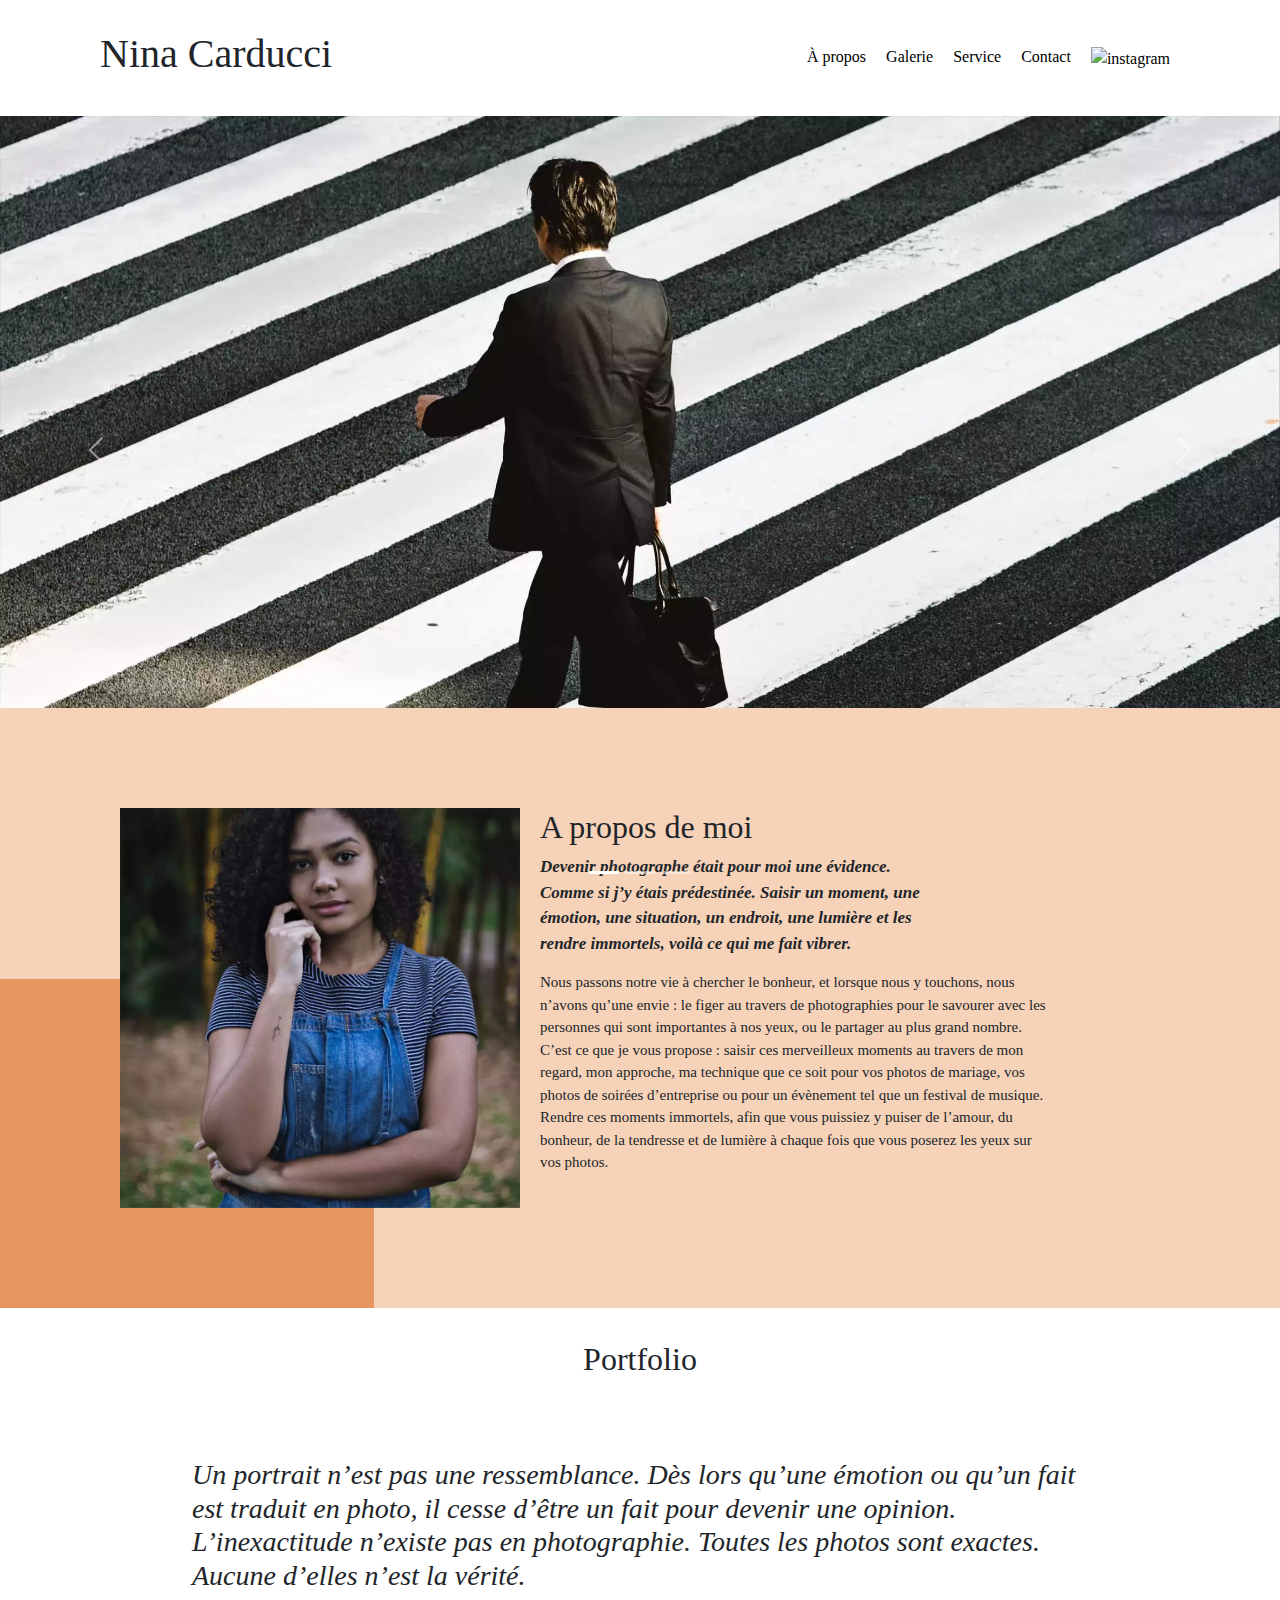
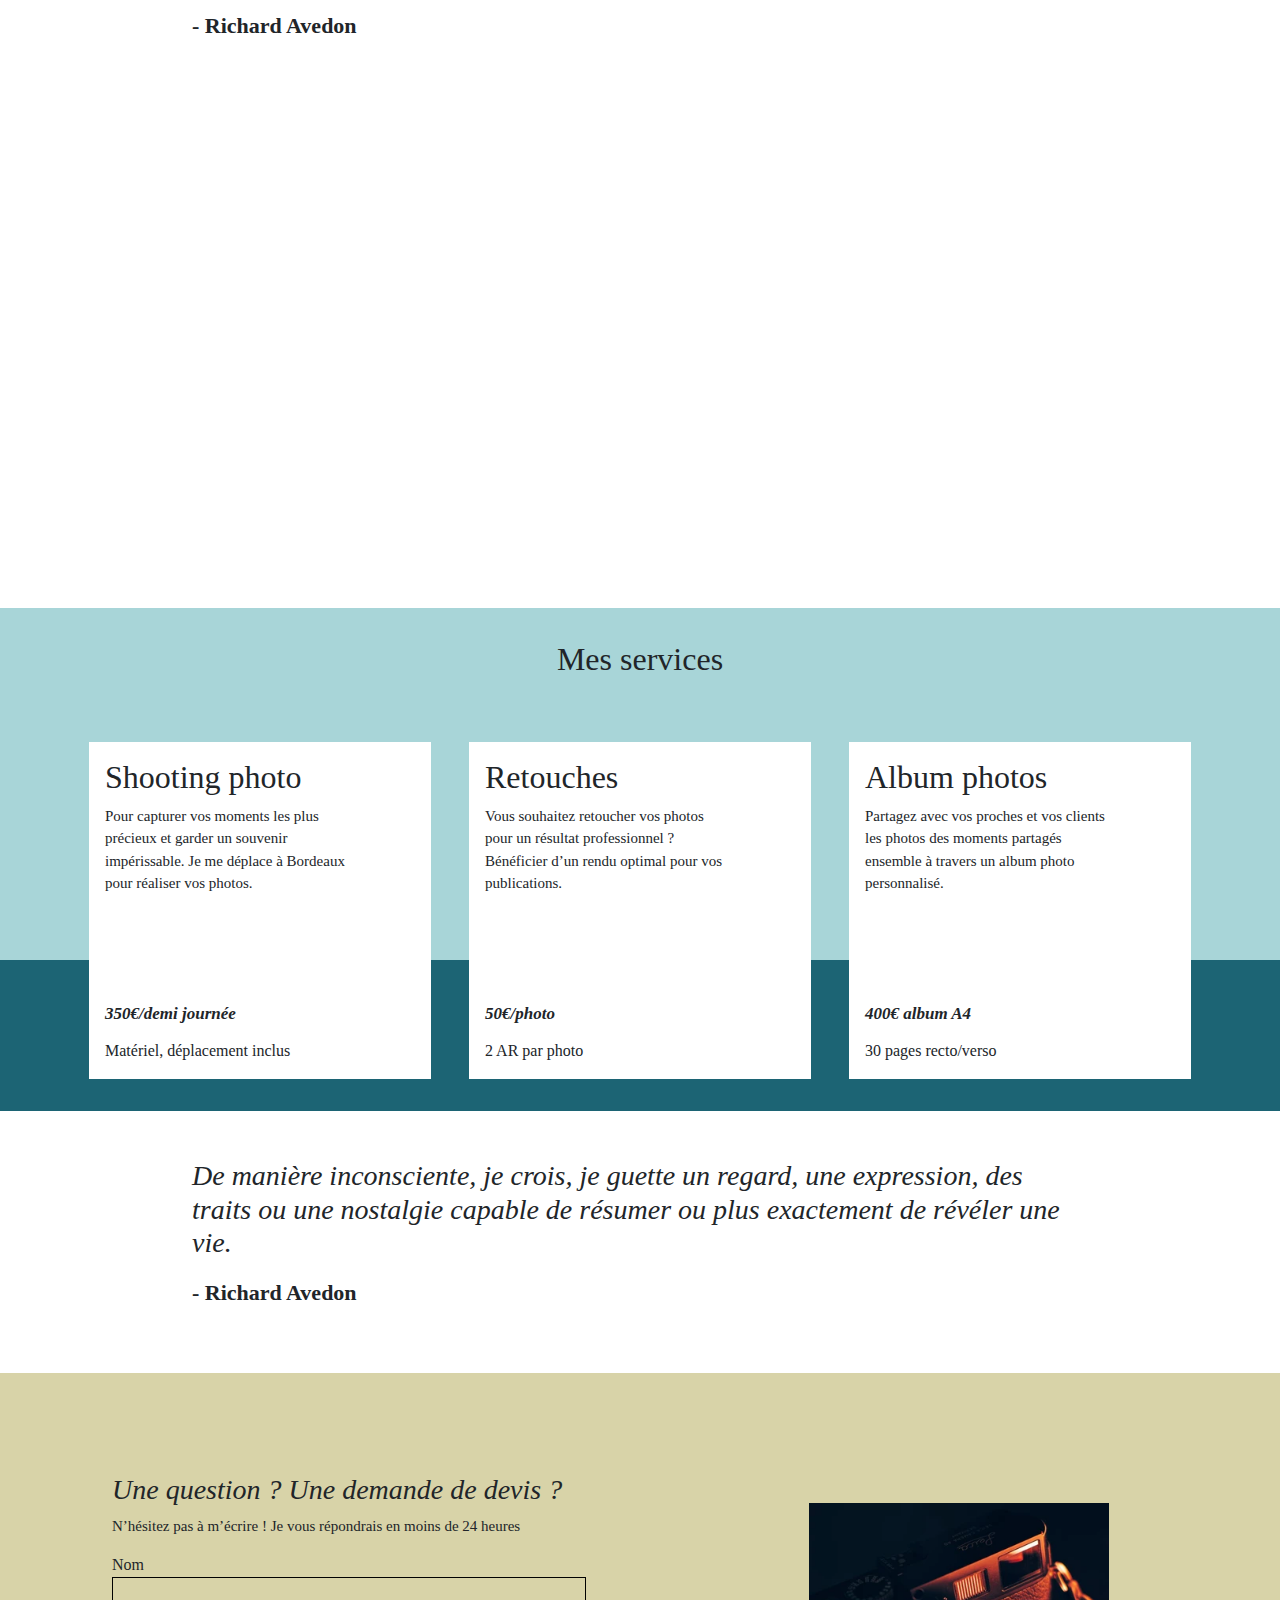
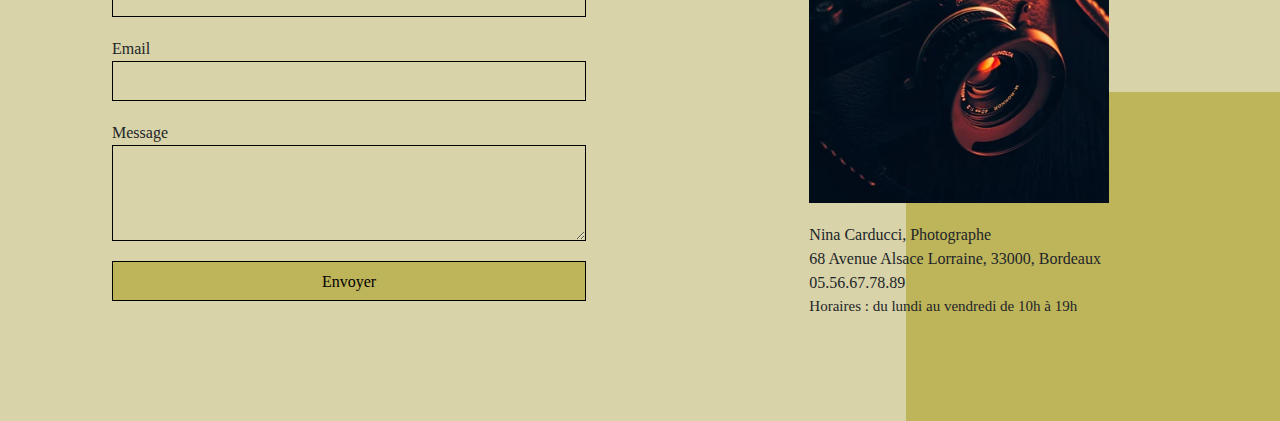
==== commit 7dac05ac: "changement chemin images" ====
--- a/index.html
+++ b/index.html
@@ -88,8 +88,8 @@
 				<li><a href="#services">Service</a></li>
 				<li><a href="#contact">Contact</a></li>
 				<li><a class="social-link" href="https://www.instagram.com/ninacarducci.photo/?hl=fr"
-						target="_blank"><img src="assets/images-originales/images/instagram.png"
-							srcset="assets/images-originales/images/instagram.png 22w" width="22" alt="instagram"></a>
+						target="_blank"><img src="assets/images/instagram.png"
+							srcset="assets/images/instagram.png 22w" width="22" alt="instagram"></a>
 				</li>
 			</ul>
 		</div>
@@ -108,7 +108,7 @@
 			<div class="carousel-inner">
 				<div class="carousel-item active" itemscope itemtype="https://schema.org/ImageObject">
 					<img itemprop="contentUrl" src="./assets/images/slider/ryoji-iwata.webp"
-						srcset="./assets/images-originales/images/slider/ryoji-iwata-380.webp 380w, ./assets/images-originales/images/slider/ryoji-iwata-680.webp 680w, ./assets/images-originales/images/slider/ryoji-iwata-1180.webp 1180w, ./assets/images-originales/images/slider/ryoji-iwata.webp 1920w"
+						srcset="./assets/images/slider/ryoji-iwata-380.webp 380w, ./assets/images/slider/ryoji-iwata-680.webp 680w, ./assets/images/slider/ryoji-iwata-1180.webp 1180w, ./assets/images/slider/ryoji-iwata.webp 1920w"
 						class="d-block w-100" alt="Homme qui traverse un passage piéton" sizes="100vw">
 				</div>
 				<div class="carousel-item" itemscope itemtype="https://schema.org/ImageObject">
